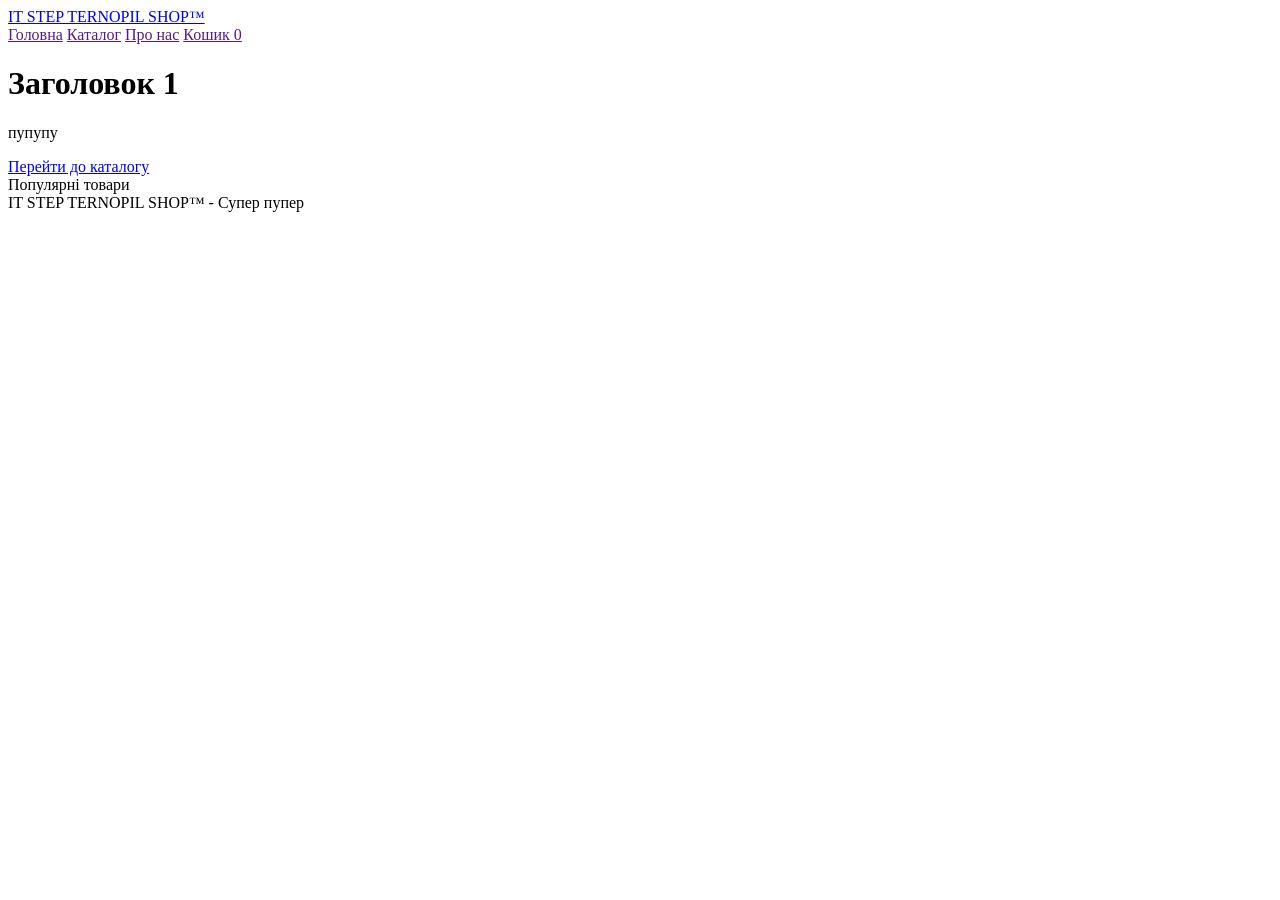
==== index.html @ e426b4a9 "ChangeName3" ====
<!DOCTYPE html>
<html lang="en">
<head>
    <meta charset="UTF-8">
    <meta name="viewport" content="width=device-width, initial-scale=1.0">
    <title>IT STEP TERNOPIL SHOP™ - Головна</title>
    <link rel="stylesheet" href="css/style.css">
</head>
<body>
    <header>
        <div class="header-inner">
            <a class="logo" href="index.html">IT STEP TERNOPIL SHOP™</a>
            <nav>
                <a class="nav-btn active" href="">Головна</a>
                <a class="nav-btn" href="">Каталог</a>
                <a class="nav-btn" href="">Про нас</a>
                <a class="nav-btn" href="">
                    Кошик <span class="cart-count" id="cart-count">0</span>
                </a>
            </nav>
        </div>
    </header>

    <main>
        <div class="hero">
            <h1>Заголовок 1</h1>
            <p>пупупу</p>
            <a class="btn-primary" href="catalog.html">Перейти до каталогу</a>
        </div>

        <div class="section">
            <div class="section-title">Популярні товари</div>
            <div class="products-grid" id="home-featured"></div>
        </div>
    </main>

    <footer>IT STEP TERNOPIL SHOP™ - Супер пупер</footer>

    <div class="toast" id="toast"></div>

    <script src="js/products.js"></script>
    <script src="js/cart.js"></script>
    <script src="js/uttils.js"></script>
</body>
</html>
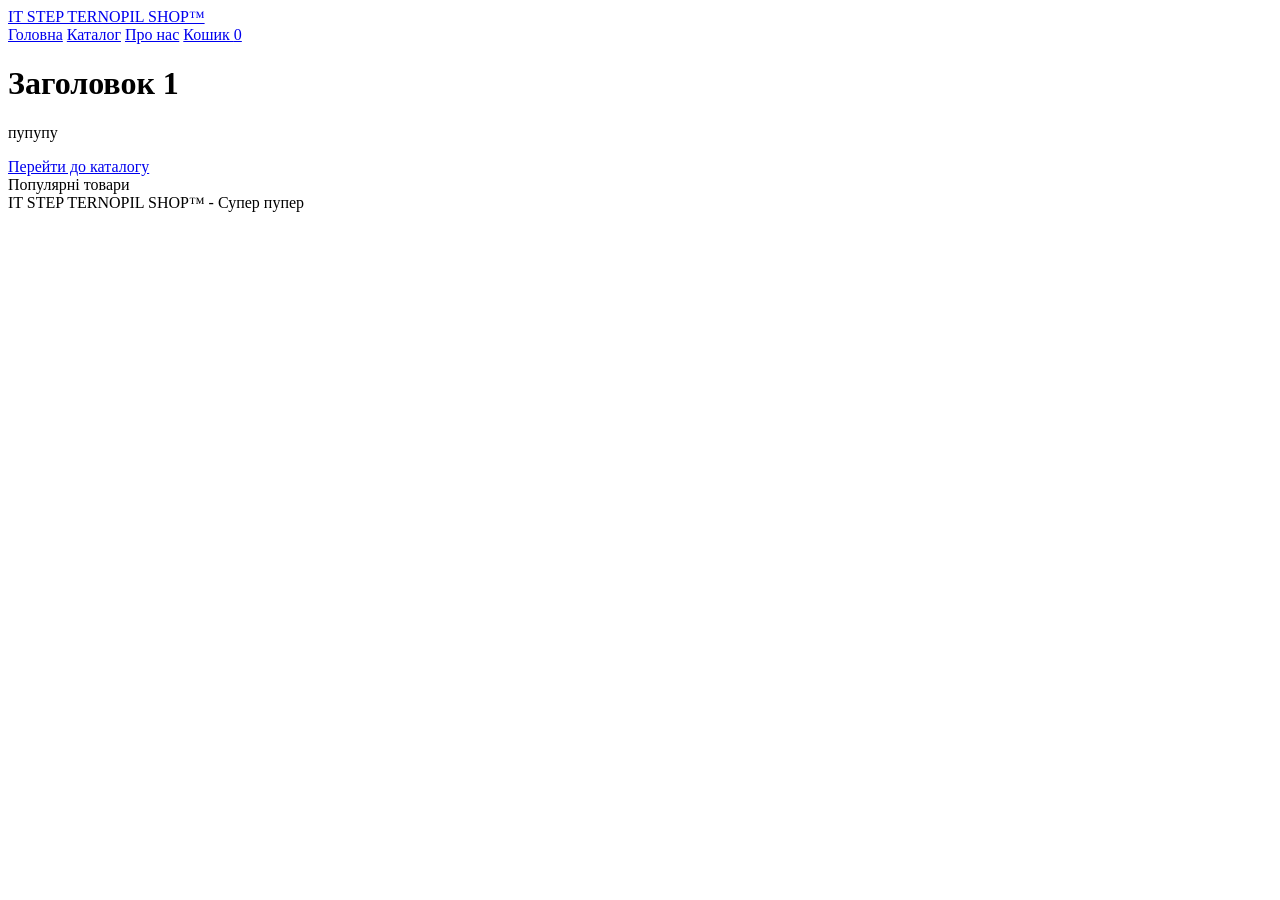
==== commit 36b49940: "Update button" ====
--- a/index.html
+++ b/index.html
@@ -11,10 +11,10 @@
         <div class="header-inner">
             <a class="logo" href="index.html">IT STEP TERNOPIL SHOP™</a>
             <nav>
-                <a class="nav-btn active" href="">Головна</a>
-                <a class="nav-btn" href="">Каталог</a>
-                <a class="nav-btn" href="">Про нас</a>
-                <a class="nav-btn" href="">
+                <a class="nav-btn active" href="index.html">Головна</a>
+                <a class="nav-btn" href="catalog.html">Каталог</a>
+                <a class="nav-btn" href="about.html">Про нас</a>
+                <a class="nav-btn" href="cart.html">
                     Кошик <span class="cart-count" id="cart-count">0</span>
                 </a>
             </nav>
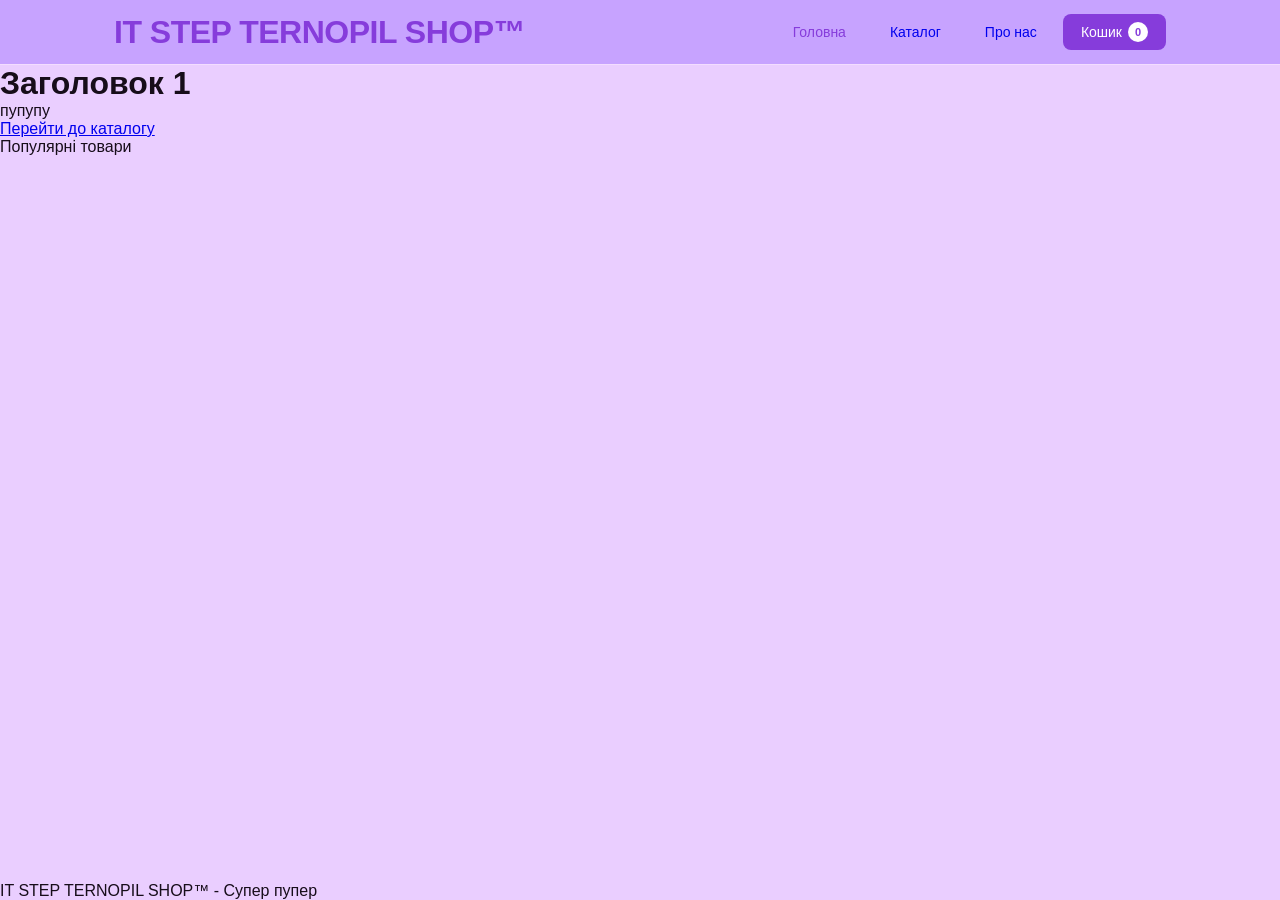
==== commit 243a0474: "Finish header style" ====
--- a/index.html
+++ b/index.html
@@ -14,7 +14,7 @@
                 <a class="nav-btn active" href="index.html">Головна</a>
                 <a class="nav-btn" href="catalog.html">Каталог</a>
                 <a class="nav-btn" href="about.html">Про нас</a>
-                <a class="nav-btn" href="cart.html">
+                <a class="cart-btn" href="cart.html">
                     Кошик <span class="cart-count" id="cart-count">0</span>
                 </a>
             </nav>
--- a/css/style.css
+++ b/css/style.css
@@ -0,0 +1,121 @@
+:root {
+    --bg: #eaceff;
+    --surface: #c7a3ff;
+    --accent: #863cdb;
+    --accent2: #fff;
+    --text: #170d1a;
+    --muted: #777777;
+    --border: #f3ddff;
+    --radius: 8px;
+    --shadow: 0 2px 12px rgba(0,0,0,0.8);
+}
+
+* {
+    box-sizing: border-box;
+    margin: 0;
+    padding: 0;
+}
+
+body {
+    font-family: sans-serif;
+    background-color: var(--bg);
+    color: var(--text);
+    font-weight: 400;
+    min-height: 100vh;
+    display: flex;
+    flex-direction: column;
+}
+
+main {
+    flex: 1;
+}
+
+header {
+    background-color: var(--surface);
+    border-bottom: 1px solid var(--border);
+    position: sticky;
+    top: 0;
+    z-index: 100;
+}
+
+.header-inner {
+    max-width: 1100px;
+    margin: 0 auto;
+    padding: 0px 24px;
+    height: 64px;
+    display: flex;
+    align-items: center;
+    justify-content: space-between;
+}
+
+.logo {
+    font-family:'Segoe UI', Tahoma, Geneva, Verdana, sans-serif;
+    font-size: 32px;
+    font-weight: bold;
+    color: var(--accent);
+    text-decoration: none;
+    letter-spacing: -0.5px;
+}
+
+nav {
+    display: flex;
+    gap: 8px;
+    align-items: center;
+}
+
+.nav-btn {
+    background-color: none;
+    border: none;
+    cursor: pointer;
+    font-family:'Segoe UI', Tahoma, Geneva, Verdana, sans-serif;
+    font-size: 14px;
+    font-weight: 500;
+    padding: 8px 18px;
+    border-radius: var(--radius);
+    text-decoration: none;
+    display: inline-flex;
+    align-items: center;
+    transition: background-color 0.2s;
+}
+
+.nav-btn:hover {
+    background-color: var(--bg);
+}
+
+.nav-btn.active {
+    color: var(--accent);
+}
+
+.cart-btn {
+    background-color: var(--accent);
+    color: #fff;
+    border: none;
+    cursor: pointer;
+    font-family:'Segoe UI', Tahoma, Geneva, Verdana, sans-serif;
+    font-size: 14px;
+    font-weight: 500;
+    padding: 8px 18px;
+    border-radius: var(--radius);
+    text-decoration: none;
+    display: inline-flex;
+    align-items: center;
+    gap: 6px;
+    transition: opacity 0.2s;
+}
+
+.cart-btn:hover {
+    opacity: 0.85s;
+}
+
+.cart-count {
+    background-color: #fff;
+    color:var(--accent);
+    border-radius: 50%;
+    width: 20px;
+    height: 20px;
+    font-size: 11px;
+    font-weight: 700;
+    display: inline-flex;
+    align-items: center;
+    justify-content: center;
+}
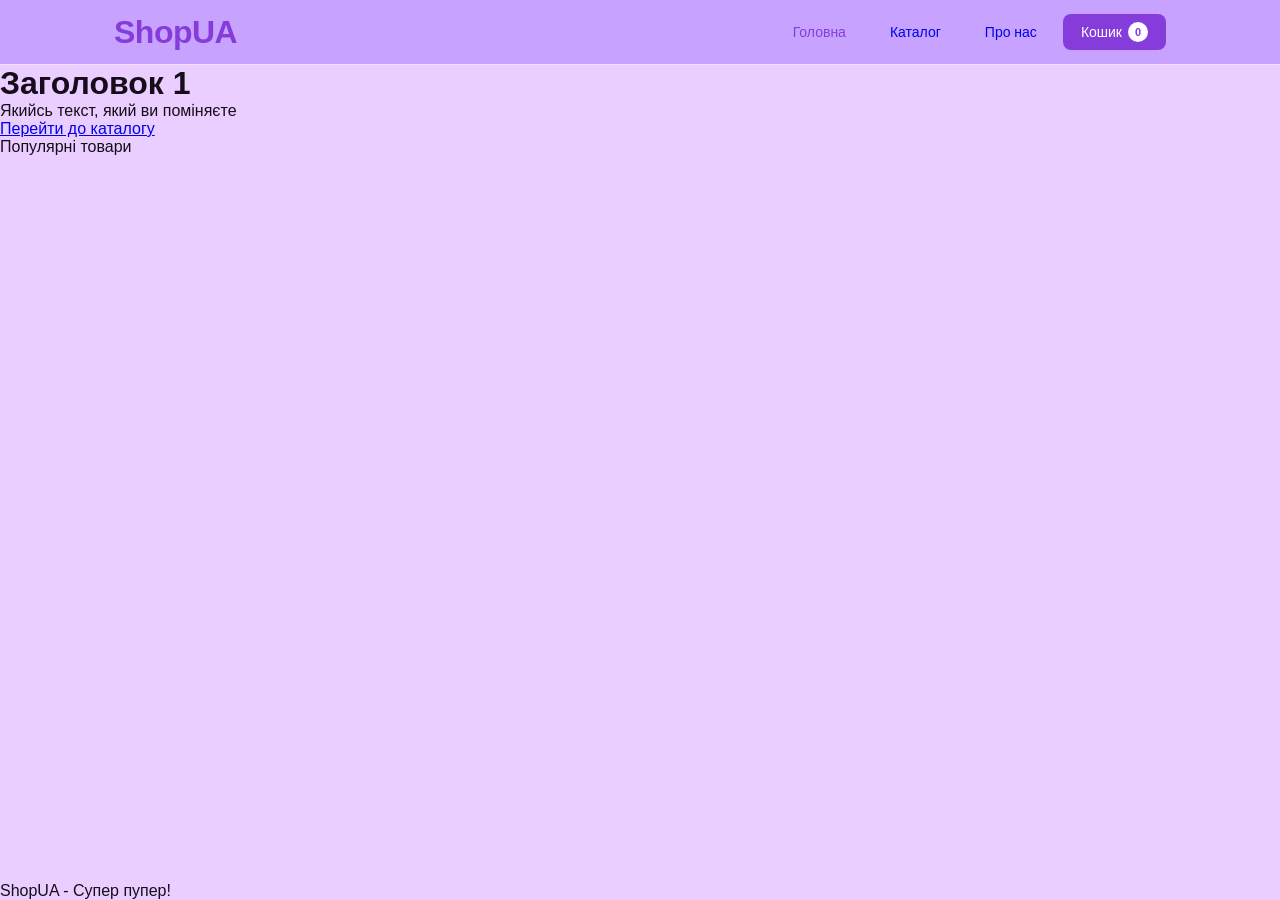
==== commit 758c48f0: "Update index.html" ====
--- a/index.html
+++ b/index.html
@@ -3,13 +3,13 @@
 <head>
     <meta charset="UTF-8">
     <meta name="viewport" content="width=device-width, initial-scale=1.0">
-    <title>IT STEP TERNOPIL SHOP™ - Головна</title>
+    <title>ShopUA - Головна</title>
     <link rel="stylesheet" href="css/style.css">
 </head>
 <body>
     <header>
         <div class="header-inner">
-            <a class="logo" href="index.html">IT STEP TERNOPIL SHOP™</a>
+            <a class="logo" href="index.html">ShopUA</a>
             <nav>
                 <a class="nav-btn active" href="index.html">Головна</a>
                 <a class="nav-btn" href="catalog.html">Каталог</a>
@@ -24,7 +24,7 @@
     <main>
         <div class="hero">
             <h1>Заголовок 1</h1>
-            <p>пупупу</p>
+            <p>Якийсь текст, який ви поміняєте</p>
             <a class="btn-primary" href="catalog.html">Перейти до каталогу</a>
         </div>
 
@@ -34,12 +34,23 @@
         </div>
     </main>
 
-    <footer>IT STEP TERNOPIL SHOP™ - Супер пупер</footer>
+    <footer>ShopUA - Супер пупер!</footer>
 
     <div class="toast" id="toast"></div>
 
     <script src="js/products.js"></script>
     <script src="js/cart.js"></script>
-    <script src="js/uttils.js"></script>
+    <script src="js/utils.js"></script>
+    <script>
+        function renderFeatured() {
+            var container = document.getElementById("home-featured");
+            var featured = products.slice(0, 4);
+            for (let i = 0; i < featured.length; i++) {
+                container.appendChild(createProductCard(featured[i]));
+            }
+        }
+
+        renderFeatured();
+    </script>
 </body>
 </html>
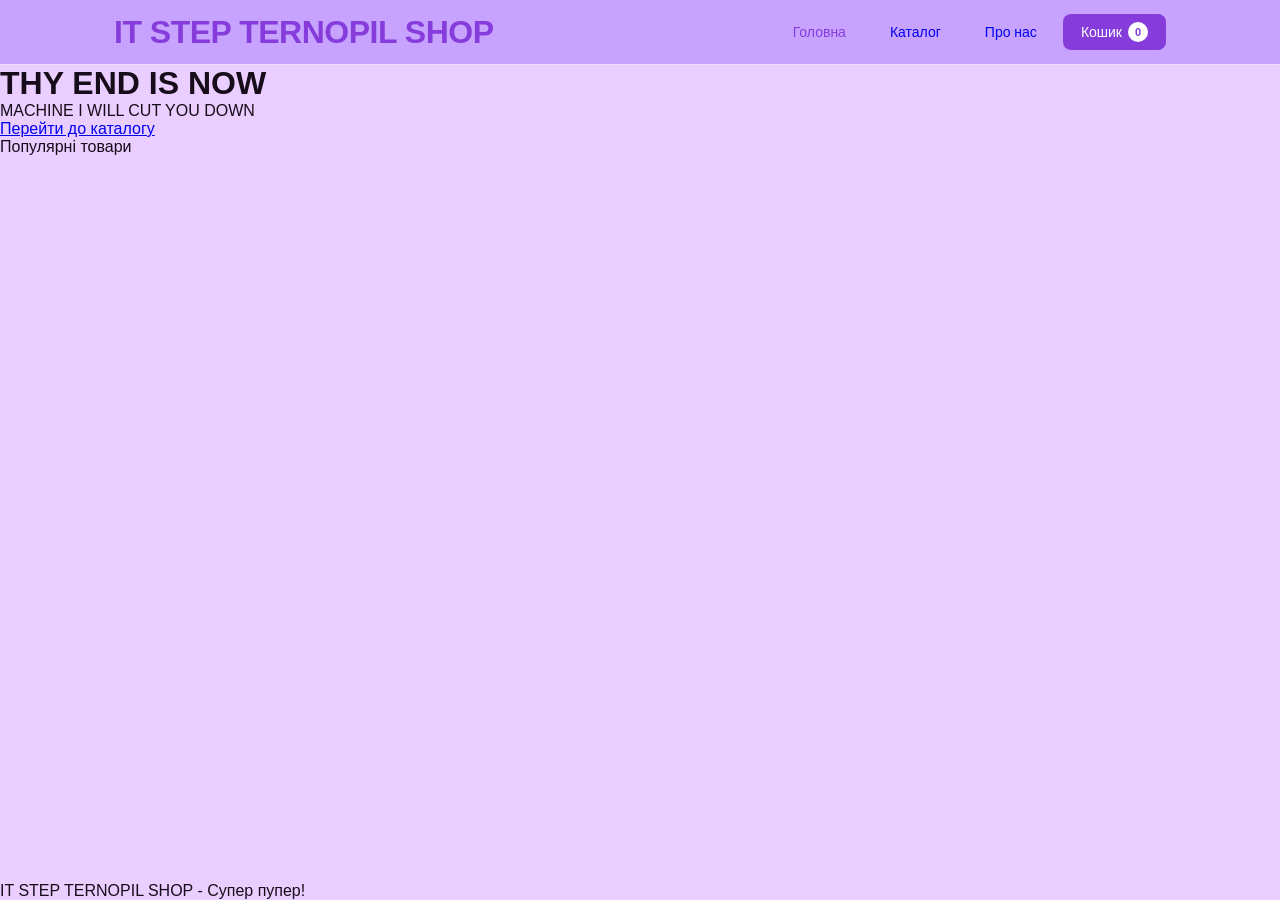
==== commit da8a0d0c: "Product change" ====
--- a/index.html
+++ b/index.html
@@ -3,13 +3,13 @@
 <head>
     <meta charset="UTF-8">
     <meta name="viewport" content="width=device-width, initial-scale=1.0">
-    <title>ShopUA - Головна</title>
+    <title>IT STEP TERNOPIL SHOP - Головна</title>
     <link rel="stylesheet" href="css/style.css">
 </head>
 <body>
     <header>
         <div class="header-inner">
-            <a class="logo" href="index.html">ShopUA</a>
+            <a class="logo" href="index.html">IT STEP TERNOPIL SHOP</a>
             <nav>
                 <a class="nav-btn active" href="index.html">Головна</a>
                 <a class="nav-btn" href="catalog.html">Каталог</a>
@@ -23,8 +23,8 @@
 
     <main>
         <div class="hero">
-            <h1>Заголовок 1</h1>
-            <p>Якийсь текст, який ви поміняєте</p>
+            <h1>THY END IS NOW</h1>
+            <p>MACHINE I WILL CUT YOU DOWN</p>
             <a class="btn-primary" href="catalog.html">Перейти до каталогу</a>
         </div>
 
@@ -34,7 +34,7 @@
         </div>
     </main>
 
-    <footer>ShopUA - Супер пупер!</footer>
+    <footer>IT STEP TERNOPIL SHOP - Супер пупер!</footer>
 
     <div class="toast" id="toast"></div>
 
--- a/css/style.css
+++ b/css/style.css
@@ -118,4 +118,65 @@
     display: inline-flex;
     align-items: center;
     justify-content: center;
+}
+
+.products-grid {
+    display: grid;
+    gap: 24px;
+    grid-template-columns: repeat(auto-fill, minmax(240px, 1fr));
+}
+
+.product-card {
+    background-color: var(--surface);
+    border: 1px solid var(--border);
+    border-radius: var(--radius);
+    overflow: hidden;
+    box-shadow: var(--shadow);
+    text-decoration: none;
+    color: var(--text);
+    display: block;
+    transition: transform 0.2s, box-shadow 0.2s;
+}
+
+.product-card:hover {
+    transform: translateY(-4px);
+    box-shadow: 0 8px 24px rgba(0,0,0,0.12);
+}
+
+.product-img {
+    width: 100%;
+    height: 200px;
+    display: flex;
+    align-items: center;
+    justify-content: center;
+    font-size: 64px;
+    background-color: var(--bg);
+}
+
+.product-info {
+    padding: 20px;
+}
+
+.product-name {
+    font-weight: bold;
+    font-size: 16px;
+    margin-bottom: 5px;
+}
+
+.product-category {
+    font-size: 12px;
+    color: var(--muted);
+    margin-bottom: 12px;
+}
+
+.product-footer {
+    display: flex;
+    align-items: center;
+    justify-content: center;
+}
+
+.product-price {
+    font-family: 'Segoe UI', Tahoma, Geneva, Verdana, sans-serif;
+    font-size: 20px;
+    color: var(--accent);
 }
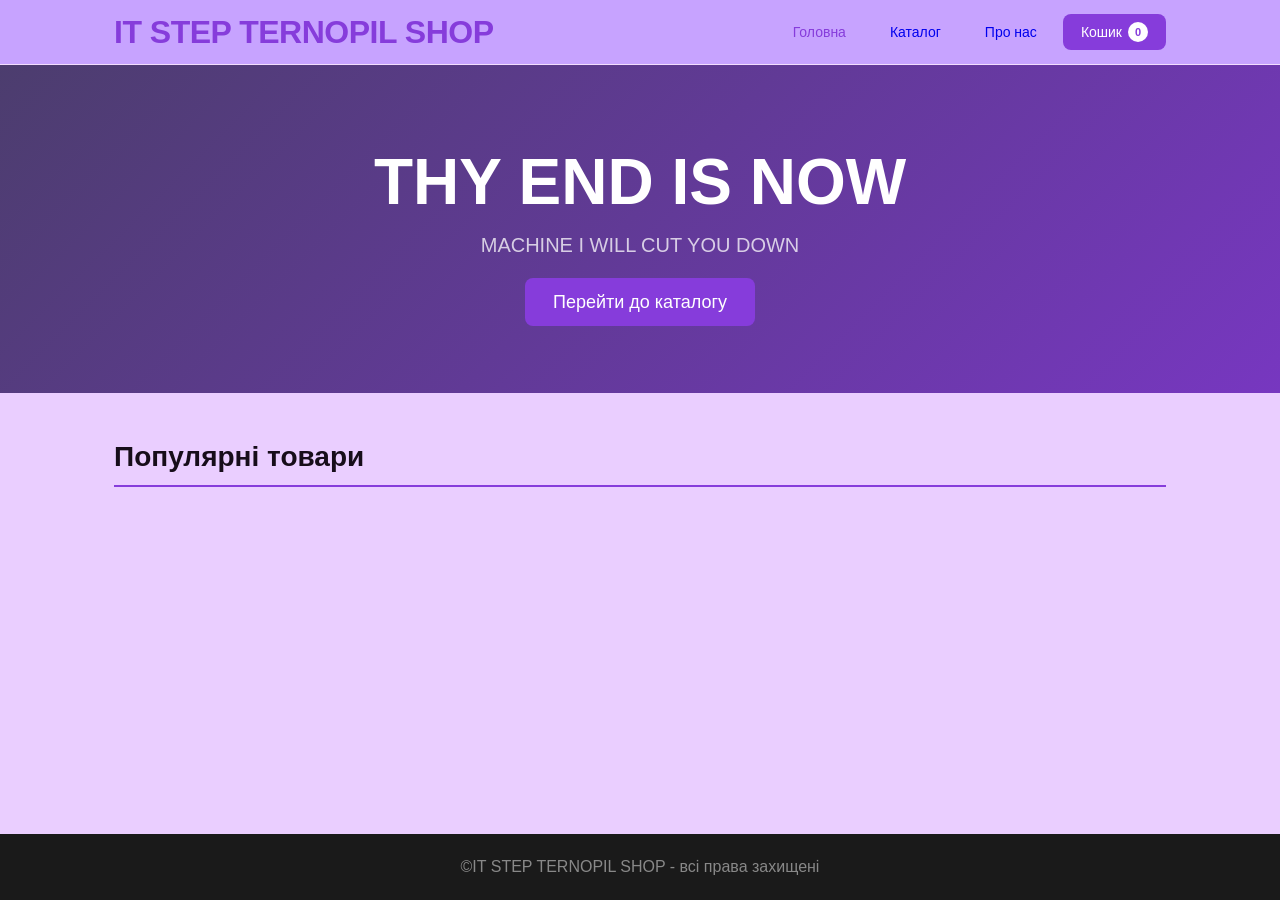
==== commit bee8935f: "update style.css" ====
--- a/index.html
+++ b/index.html
@@ -34,7 +34,7 @@
         </div>
     </main>
 
-    <footer>IT STEP TERNOPIL SHOP - Супер пупер!</footer>
+    <footer>©IT STEP TERNOPIL SHOP - всі права захищені</footer>
 
     <div class="toast" id="toast"></div>
 
--- a/css/style.css
+++ b/css/style.css
@@ -172,11 +172,92 @@
 .product-footer {
     display: flex;
     align-items: center;
-    justify-content: center;
+    justify-content: space-between;
 }
 
 .product-price {
     font-family: 'Segoe UI', Tahoma, Geneva, Verdana, sans-serif;
     font-size: 20px;
     color: var(--accent);
+}
+
+.btn-add {
+    background-color: var(--accent);
+    color: #fff;
+    border: none;
+    cursor: pointer;
+    font-size: 14px;
+    padding: 7px 14px;
+    border-radius: var(--radius);
+    transition: opacity 0.2s, transform 0.15s;
+}
+
+.btn-add:hover {
+    opacity: 0.85;
+    transform: scale(1.05);
+}
+
+.btn-add:active {
+    transform: scale(0.97);
+}
+
+.hero {
+    background: linear-gradient(135deg, #4c3d6e 0%, #7737c0 100%);
+    color: #fff;
+    padding: 80px 24px;
+    text-align: center;
+}
+
+.hero h1 {
+    font-size: 64px;
+    font-weight: bold;
+    margin-bottom: 15px;
+}
+
+.hero p {
+    font-size: 20px;
+    opacity: 0.75;
+    margin-bottom: 35px;
+}
+
+.btn-primary {
+    background-color: var(--accent);
+    color: #fff;
+    border: none;
+    cursor: pointer;
+    font-size: 18px;
+    padding: 14px 28px;
+    border-radius: var(--radius);
+    transition: opacity 0.2s, transform 0.15s;
+    text-decoration: none;
+}
+
+.btn-primary:hover {
+    opacity: 0.85;
+    transform: scale(1.05);
+}
+
+.btn-primary:active {
+    transform: scale(0.97);
+}
+
+.section {
+    max-width: 1100px;
+    margin: 0 auto;
+    padding: 48px 24px;
+}
+
+.section-title {
+    font-size: 28px;
+    font-weight: bold;
+    margin-bottom: 32px;
+    padding-bottom: 12px;
+    border-bottom: 2px solid var(--accent);
+}
+
+footer {
+    background-color: #1a1a1a;
+    color: #888;
+    text-align: center;
+    padding: 24px;
 }
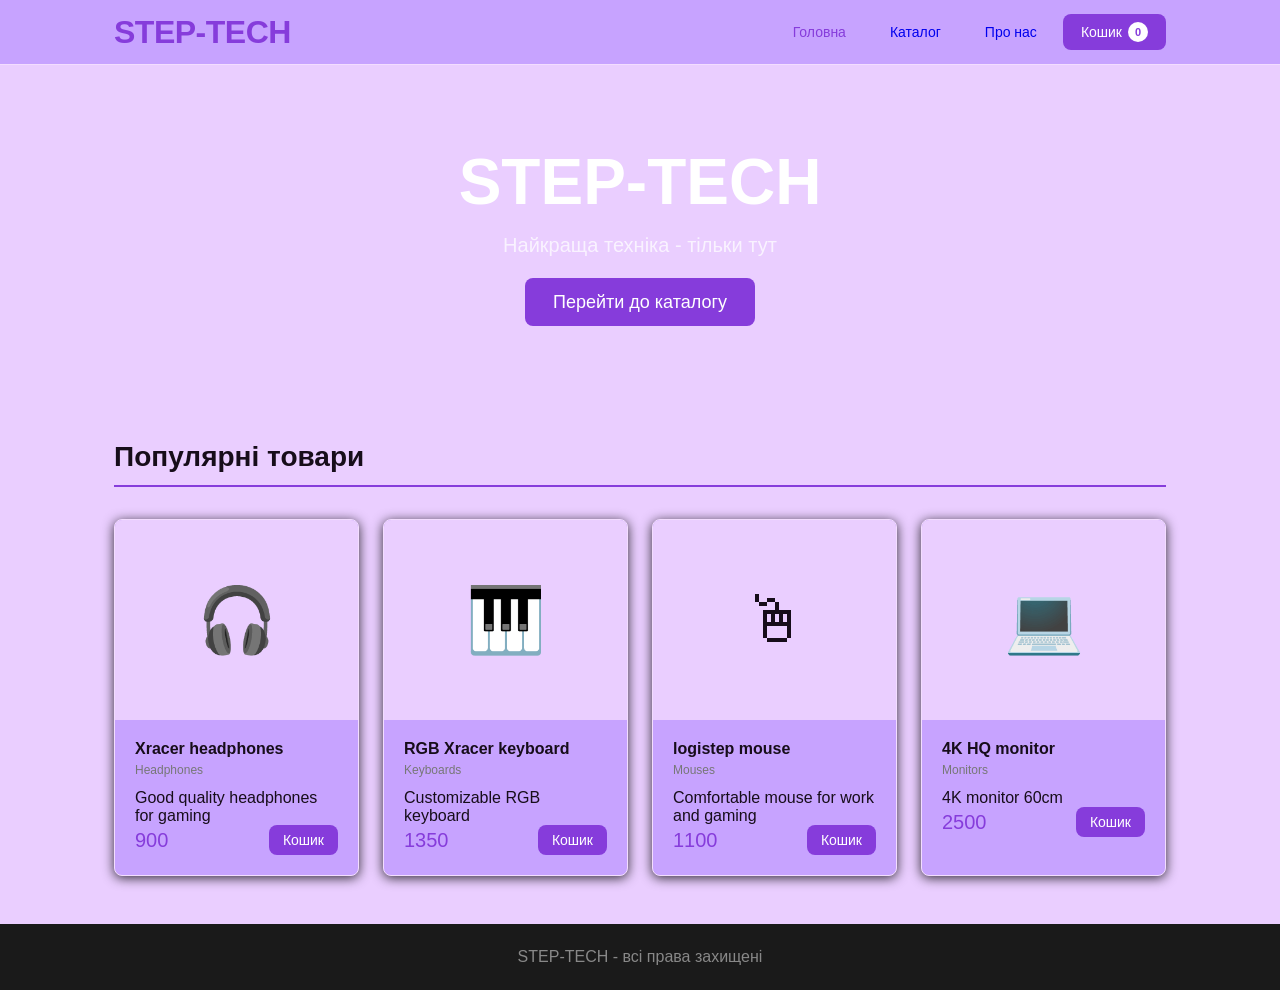
==== commit 8d9f710a: "Cosmetic update" ====
--- a/index.html
+++ b/index.html
@@ -3,13 +3,13 @@
 <head>
     <meta charset="UTF-8">
     <meta name="viewport" content="width=device-width, initial-scale=1.0">
-    <title>IT STEP TERNOPIL SHOP - Головна</title>
+    <title>STEP-TECH - Головна</title>
     <link rel="stylesheet" href="css/style.css">
 </head>
 <body>
     <header>
         <div class="header-inner">
-            <a class="logo" href="index.html">IT STEP TERNOPIL SHOP</a>
+            <a class="logo" href="index.html">STEP-TECH</a>
             <nav>
                 <a class="nav-btn active" href="index.html">Головна</a>
                 <a class="nav-btn" href="catalog.html">Каталог</a>
@@ -23,8 +23,8 @@
 
     <main>
         <div class="hero">
-            <h1>THY END IS NOW</h1>
-            <p>MACHINE I WILL CUT YOU DOWN</p>
+            <h1>STEP-TECH</h1>
+            <p>Найкраща техніка - тільки тут</p>
             <a class="btn-primary" href="catalog.html">Перейти до каталогу</a>
         </div>
 
@@ -34,7 +34,7 @@
         </div>
     </main>
 
-    <footer>©IT STEP TERNOPIL SHOP - всі права захищені</footer>
+    <footer>STEP-TECH - всі права захищені</footer>
 
     <div class="toast" id="toast"></div>
 
--- a/css/style.css
+++ b/css/style.css
@@ -49,7 +49,7 @@
 }
 
 .logo {
-    font-family:'Segoe UI', Tahoma, Geneva, Verdana, sans-serif;
+    font-family: 'Segoe UI', Tahoma, Geneva, Verdana, sans-serif;
     font-size: 32px;
     font-weight: bold;
     color: var(--accent);
@@ -203,6 +203,9 @@
 
 .hero {
     background: linear-gradient(135deg, #4c3d6e 0%, #7737c0 100%);
+    background-image: url("https://i.redd.it/a3ftzqi7ide71.png");
+    background-repeat: no-repeat;
+    background-size: cover;
     color: #fff;
     padding: 80px 24px;
     text-align: center;
@@ -260,4 +263,209 @@
     color: #888;
     text-align: center;
     padding: 24px;
+}
+
+.categories {
+    display: flex;
+    gap: 12px;
+    flex-wrap: wrap;
+    margin-bottom: 32px;
+}   
+
+.cat-btn {
+  background: var(--surface);
+  border: 1px solid var(--border);
+  cursor: pointer;
+  font-family: 'Fira Sans', sans-serif;
+  font-size: 14px;
+  padding: 8px 18px;
+  border-radius: 20px;
+  transition: all 0.2s;
+}
+.cat-btn:hover, .cat-btn.active {
+  background: var(--accent);
+  color: #fff;
+  border-color: var(--accent);
+}
+
+.about-section {
+    max-width: 700px;
+    margin: 0 auto;
+    padding: 48px 24px;
+}
+
+.about-section h2 {
+    font-size: 32px;
+    margin-bottom: 20px;
+    color: var(--accent);
+}
+
+.about-section p {
+    font-size: 16px;
+    line-height: 1.8;
+    color: #444;
+    margin-bottom: 16px;
+}
+
+.about-cards {
+    display: grid;
+    grid-template-columns: repeat(3, 1fr);
+    gap: 20px;
+    margin-top: 32px;
+}
+
+.about-card .icon {
+    font-size: 36px;
+    margin-bottom: 24px;
+}
+
+.about-card h4 {
+    font-size: 15px;
+    font-weight: bold;
+    margin-bottom: 6px;
+}
+
+.about-card p {
+    font-size: 13px;
+    color: var(--muted)
+}
+
+.about-card {
+    background: var(--surface);
+    border: 1px solid var(--botder);
+    border-radius: var(--radius);
+    padding: 24px;
+    text-align:center;
+}
+
+.cart-empty {
+    text-align: center;
+    padding: 80px 0;
+    color: var(--muted);
+}
+
+.cart-empty .empty-icon {
+    font-size: 64px;
+    margin-bottom: 16px;
+}
+
+.cart-summary {
+    background: var(--surface);
+    border: 1px solid var(--border);
+    border-radius: var(--radius);
+    padding: 24px;
+    margin-top: 24px;
+}
+
+.summary-row {
+    display: flex;
+    justify-content: space-between;
+    font-size: 15px;
+    margin-bottom: 10px;
+}
+
+.summary-row.total {
+    font-size: 18px;
+    font-weight: bold;
+    border-top: 1px solid var(--border);
+    padding-top: 12px;
+    margin-top: 8px;
+}
+
+.cart-item {
+    background: var(--surface);
+    border: 1px solid var(--border);
+    border-radius: var(--radius);
+    padding: 16px;
+    display: flex;
+    align-items: center;
+    gap: 16px;
+    margin-bottom: 12px;
+    animation: fadeIn 0.25s ease;
+}
+
+@keyframes fadeIn {
+    from {
+        opacity: 0;
+        transform: translateY(6px);
+    }
+    to {
+        opacity: 1;
+        transform: translateY(0px);
+    }
+}
+
+.cart-item-img {
+    font-size:  40px;
+    width: 64px;
+    height: 64px;
+    background: var(--bg);
+    border-radius: var(--radius);
+    display: flex;
+    align-items: center;
+    justify-content: center;
+    flex-shrink: 0;
+}
+
+.cart-item-info {
+    flex: 1;
+}
+
+.cart-item-name {
+    font-weight: bold;
+    font-size: 15px;
+}
+
+.cart-item-price {
+    font-size: 13px;
+    color: var(--muted);
+    margin-top: 2px;
+}
+
+.cart-item-right {
+    display: flex;
+    align-items: center;
+    gap: 16px;
+}
+
+.cart-item-total {
+    font-size: 18px;
+    color: var(--accent);
+    min-width: 72px;
+    text-align: right;
+}
+
+.remove-btn {
+    background: none;
+    border: none;
+    cursor: pointer;
+    font-size: 18px;
+    color: var(--muted);
+    padding: 4px;
+    transition: color 0.15s;
+}
+
+.remove-btn:hover {
+    color: var(--accent);
+}
+
+.toast {
+    position: fixed;
+    bottom: 24px;
+    right: 24px;
+    background: #222;
+    color: #fff;
+    padding: 12px 20px;
+    border-radius: var(--radius);
+    font-size: 14px;
+    opacity: 0;
+    transform: translateY(12px);
+    pointer-events: none;
+    transition: all 0.3s;
+    z-index: 100;
+}
+
+.toast.show {
+    opacity: 1;
+    transform: translateY(0px);
 }
